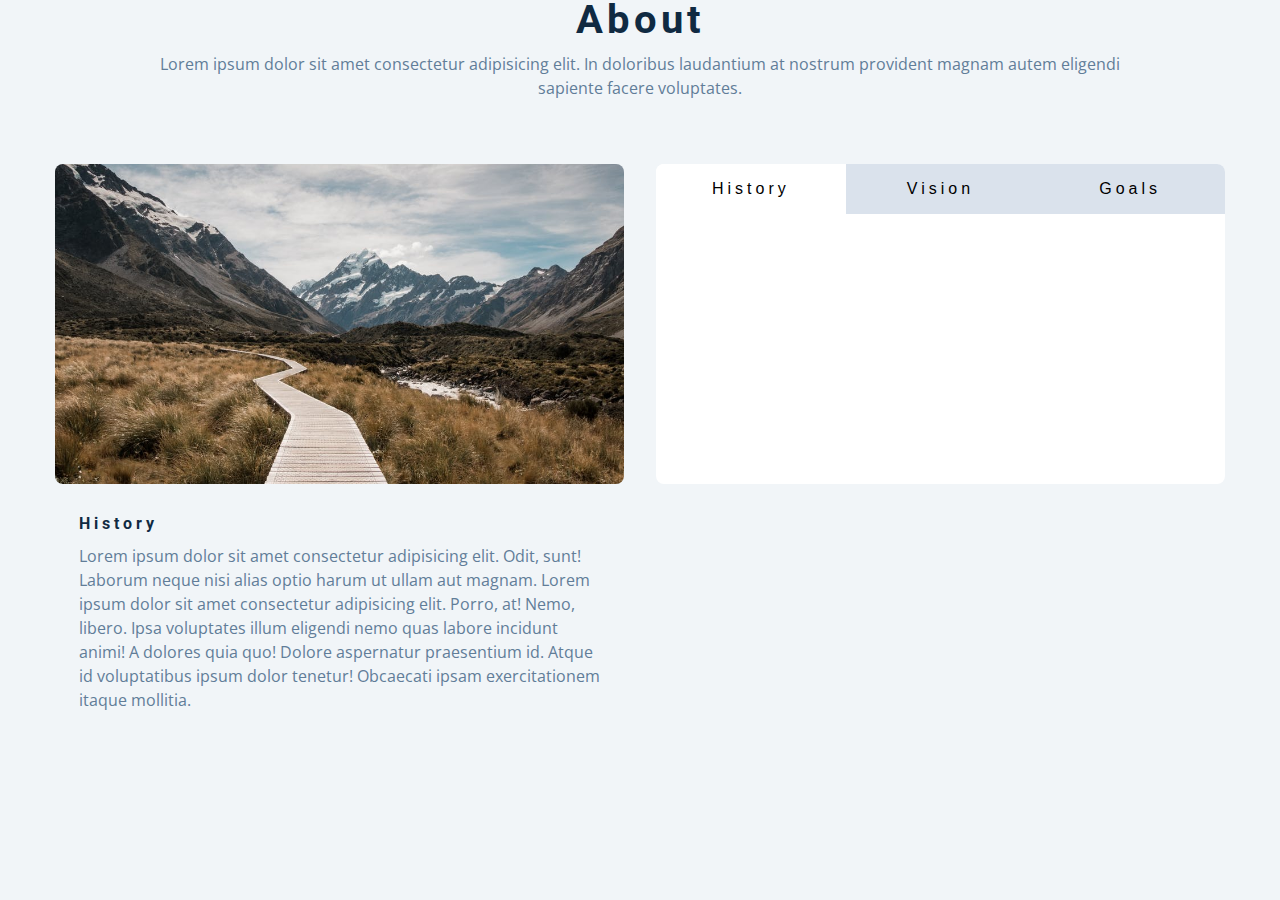
==== 11. Tabs/index.html @ a57f5e9b "init" ====
<!DOCTYPE html>
<html lang="en">
<head>
    <meta charset="UTF-8">
    <meta name="viewport" content="width=device-width, initial-scale=1.0">
    <title>Tabs</title>
    <!-- font awesome-->
    
    <!-- styles -->
    <link rel="stylesheet" href="styles.css">
</head>
<body>
    <section>
        <div class="title">
            <h2>about</h2>
            <p>Lorem ipsum dolor sit amet consectetur adipisicing elit. In doloribus laudantium at nostrum provident magnam autem eligendi sapiente facere voluptates.</p>
        </div>
        <div class="about-center section-center">
            <article class="about-img">
                <img src="hero-bcg.jpeg" alt="about picture">
            </article>
            <article class="about">
                <!-- btn container -->
                <div class="btn-container">
                    <button class="tab-btn active" data-id="history">history</button>
                    <button class="tab-btn" data-id="vision">vision</button>
                    <button class="tab-btn" data-id="goals">goals</button>
                </div>
            </article>
            <article class="about-content">
                <!-- single item -->
                <div class="content active" id="history">
                    <h4>history</h4>
                    <p>Lorem ipsum dolor sit amet consectetur adipisicing elit. Odit, sunt! Laborum neque nisi alias optio harum ut ullam aut magnam. Lorem ipsum dolor sit amet consectetur adipisicing elit. Porro, at! Nemo, libero. Ipsa voluptates illum eligendi nemo quas labore incidunt animi! A dolores quia quo! Dolore aspernatur praesentium id. Atque id voluptatibus ipsum dolor tenetur! Obcaecati ipsam exercitationem itaque mollitia.</p>
                </div>
                <!-- end of single item-->
                 <!-- single item -->
                 <div class="content" id="vision">
                    <h4>vision</h4>
                    <p>Voluptates vero debitis veritatis officiis facere unde voluptatum dignissimos omnis saepe labore expedita iure. Corrupti ullam magni quis corporis, dolores nostrum eveniet ducimus placeat nihil recusandae et!Lorem ipsum dolor sit amet consectetur adipisicing elit. Corporis incidunt optio ducimus, magnam ad fugiat est.</p>
                    <ul>
                        <li>list item</li>
                        <li>list item</li>
                        <li>list item</li>
                    </u>
                </div>
                <!-- end of single item-->
                 <!-- single item -->
                 <div class="content" id="goals">
                    <h4>goals</h4>
                    <p>Iusto dicta, ab esse in, enim beatae sit recusandae vero, eum debitis non! Omnis odio, vel voluptate quaerat asperiores cumque natus magni nostrum eaque facere, illo consectetur laudantium explicabo totam cupiditate sit optio exercitationem. Nobis, reiciendis illo!Lorem ipsum dolor sit amet consectetur adipisicing elit.</p>
                </div>
                <!-- end of single item-->
            </article>
        </div>
    </section>
    <script src="app.js"></script>
</body>
</html>
---- 11. Tabs/styles.css ----
/*
=============== 
Fonts
===============
*/
@import url("https://fonts.googleapis.com/css?family=Open+Sans|Roboto:400,700&display=swap");

/*
=============== 
Variables
===============
*/

:root {
  /* dark shades of primary color*/
  --clr-primary-1: hsl(205, 86%, 17%);
  --clr-primary-2: hsl(205, 77%, 27%);
  --clr-primary-3: hsl(205, 72%, 37%);
  --clr-primary-4: hsl(205, 63%, 48%);
  /* primary/main color */
  --clr-primary-5: #49a6e9;
  /* lighter shades of primary color */
  --clr-primary-6: hsl(205, 89%, 70%);
  --clr-primary-7: hsl(205, 90%, 76%);
  --clr-primary-8: hsl(205, 86%, 81%);
  --clr-primary-9: hsl(205, 90%, 88%);
  --clr-primary-10: hsl(205, 100%, 96%);
  /* darkest grey - used for headings */
  --clr-grey-1: hsl(209, 61%, 16%);
  --clr-grey-2: hsl(211, 39%, 23%);
  --clr-grey-3: hsl(209, 34%, 30%);
  --clr-grey-4: hsl(209, 28%, 39%);
  /* grey used for paragraphs */
  --clr-grey-5: hsl(210, 22%, 49%);
  --clr-grey-6: hsl(209, 23%, 60%);
  --clr-grey-7: hsl(211, 27%, 70%);
  --clr-grey-8: hsl(210, 31%, 80%);
  --clr-grey-9: hsl(212, 33%, 89%);
  --clr-grey-10: hsl(210, 36%, 96%);
  --clr-white: #fff;
  --clr-red-dark: hsl(360, 67%, 44%);
  --clr-red-light: hsl(360, 71%, 66%);
  --clr-green-dark: hsl(125, 67%, 44%);
  --clr-green-light: hsl(125, 71%, 66%);
  --clr-black: #222;
  --ff-primary: "Roboto", sans-serif;
  --ff-secondary: "Open Sans", sans-serif;
  --transition: all 0.3s linear;
  --spacing: 0.25rem;
  --radius: 0.5rem;
  --light-shadow: 0 5px 15px rgba(0, 0, 0, 0.1);
  --dark-shadow: 0 5px 15px rgba(0, 0, 0, 0.2);
  --max-width: 1170px;
  --fixed-width: 620px;
}
/*
=============== 
Global Styles
===============
*/

*,
::after,
::before {
  margin: 0;
  padding: 0;
  box-sizing: border-box;
}
body {
  font-family: var(--ff-secondary);
  background: var(--clr-grey-10);
  color: var(--clr-grey-1);
  line-height: 1.5;
  font-size: 0.875rem;
}
ul {
  list-style-type: none;
}
a {
  text-decoration: none;
}
img:not(.logo) {
  width: 100%;
}
img {
  display: block;
}

h1,
h2,
h3,
h4 {
  letter-spacing: var(--spacing);
  text-transform: capitalize;
  line-height: 1.25;
  margin-bottom: 0.75rem;
  font-family: var(--ff-primary);
}
h1 {
  font-size: 3rem;
}
h2 {
  font-size: 2rem;
}
h3 {
  font-size: 1.25rem;
}
h4 {
  font-size: 0.875rem;
}
p {
  margin-bottom: 1.25rem;
  color: var(--clr-grey-5);
}
@media screen and (min-width: 800px) {
  h1 {
    font-size: 4rem;
  }
  h2 {
    font-size: 2.5rem;
  }
  h3 {
    font-size: 1.75rem;
  }
  h4 {
    font-size: 1rem;
  }
  body {
    font-size: 1rem;
  }
  h1,
  h2,
  h3,
  h4 {
    line-height: 1;
  }
}
/*  global classes */

.btn {
  text-transform: uppercase;
  background: transparent;
  color: var(--clr-black);
  padding: 0.375rem 0.75rem;
  letter-spacing: var(--spacing);
  display: inline-block;
  transition: var(--transition);
  font-size: 0.875rem;
  border: 2px solid var(--clr-black);
  cursor: pointer;
  box-shadow: 0 1px 3px rgba(0, 0, 0, 0.2);
  border-radius: var(--radius);
}
.btn:hover {
  color: var(--clr-white);
  background: var(--clr-black);
}
/* section */
.section {
  padding: 5rem 0;
}

.section-center {
  width: 90vw;
  margin: 0 auto;
  max-width: 1170px;
}
@media screen and (min-width: 992px) {
  .section-center {
    width: 95vw;
  }
}
main {
  min-height: 100vh;
  display: grid;
  place-items: center;
}
/*
=============== 
About
===============
*/
.title {
  text-align: center;
  margin-bottom: 4rem;
}
.title p {
  width: 80%;
  margin: 0 auto;
}

.about-img {
  margin-bottom: 2rem;
}
.about-img img {
  border-radius: var(--radius);
  object-fit: cover;
  height: 20rem;
}
@media screen and (min-width: 992px) {
  .about-img {
    margin-bottom: 0;
  }

  .about-center {
    display: grid;
    grid-template-columns: 1fr 1fr;
    column-gap: 2rem;
  }
}
.about {
  background: var(--clr-white);
  border-radius: var(--radius);
  display: grid;
  grid-template-rows: auto 1fr;
}
.btn-container {
  border-top-left-radius: var(--radius);
  border-top-right-radius: var(--radius);
  display: grid;
  grid-template-columns: 1fr 1fr 1fr;
}
.tab-btn:nth-child(1) {
  border-top-left-radius: var(--radius);
}
.tab-btn:nth-child(3) {
  border-top-right-radius: var(--radius);
}
.tab-btn {
  padding: 1rem 0;
  border: none;
  text-transform: capitalize;
  font-size: 1rem;
  display: block;
  background: var(--clr-grey-9);
  cursor: pointer;
  transition: var(--transition);
  letter-spacing: var(--spacing);
}
.tab-btn:hover:not(.active) {
  background: var(--clr-primary-10);
  color: var(--clr-primary-5);
}
.about-content {
  border-bottom-left-radius: var(--radius);
  border-bottom-right-radius: var(--radius);
  padding: 2rem 1.5rem;
}
/* hide content */
.content {
  display: none;
}
.tab-btn.active {
  background: var(--clr-white);
}
.content.active {
  display: block;
}
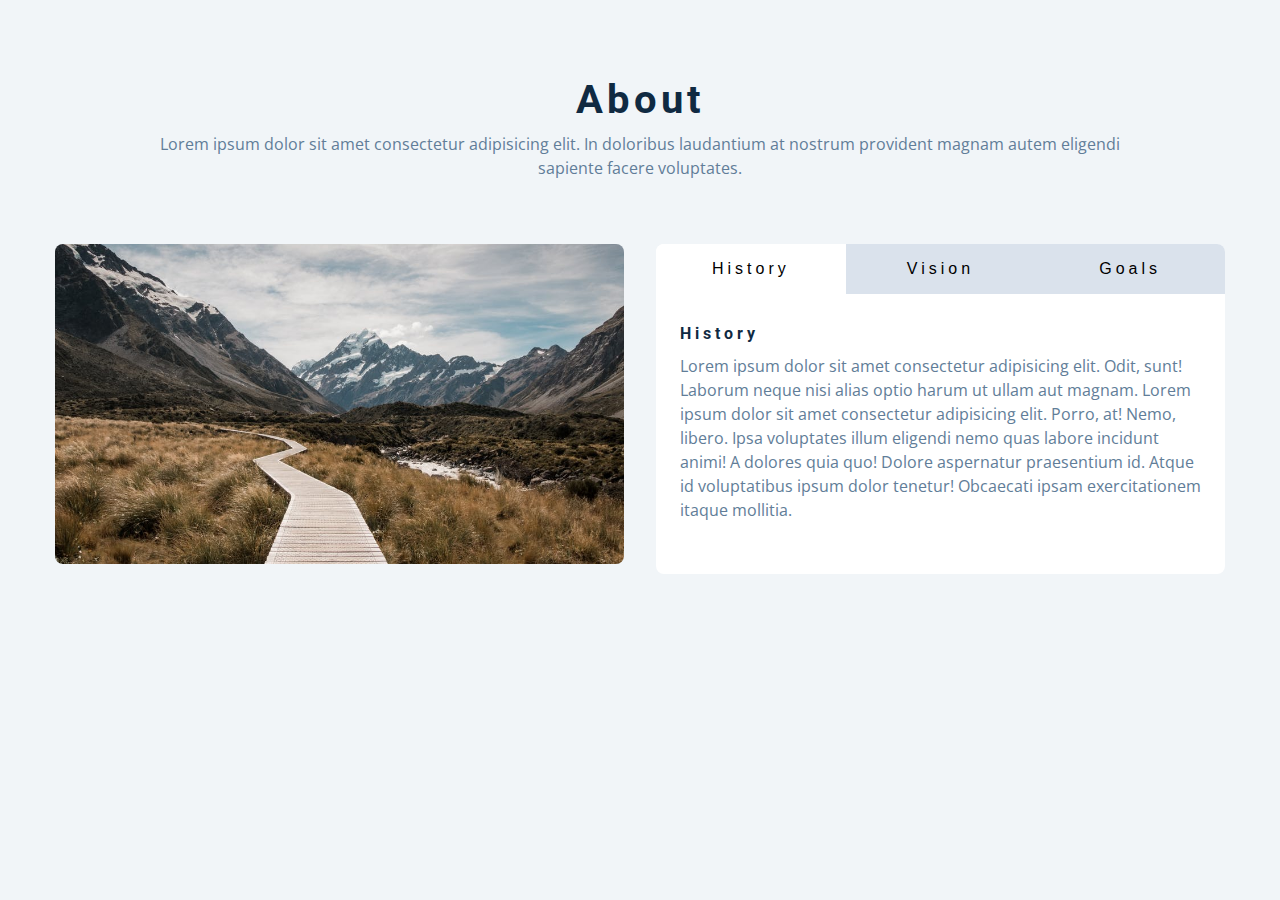
==== commit 81931039: "fixed" ====
--- a/11. Tabs/index.html
+++ b/11. Tabs/index.html
@@ -10,14 +10,15 @@
     <link rel="stylesheet" href="styles.css">
 </head>
 <body>
-    <section>
+    <section class="section">
         <div class="title">
             <h2>about</h2>
             <p>Lorem ipsum dolor sit amet consectetur adipisicing elit. In doloribus laudantium at nostrum provident magnam autem eligendi sapiente facere voluptates.</p>
         </div>
+        
         <div class="about-center section-center">
             <article class="about-img">
-                <img src="hero-bcg.jpeg" alt="about picture">
+                <img src="hero-bcg.jpeg" alt="">
             </article>
             <article class="about">
                 <!-- btn container -->
@@ -26,8 +27,7 @@
                     <button class="tab-btn" data-id="vision">vision</button>
                     <button class="tab-btn" data-id="goals">goals</button>
                 </div>
-            </article>
-            <article class="about-content">
+            <div class="about-content">
                 <!-- single item -->
                 <div class="content active" id="history">
                     <h4>history</h4>
@@ -51,7 +51,8 @@
                     <p>Iusto dicta, ab esse in, enim beatae sit recusandae vero, eum debitis non! Omnis odio, vel voluptate quaerat asperiores cumque natus magni nostrum eaque facere, illo consectetur laudantium explicabo totam cupiditate sit optio exercitationem. Nobis, reiciendis illo!Lorem ipsum dolor sit amet consectetur adipisicing elit.</p>
                 </div>
                 <!-- end of single item-->
-            </article>
+            </div>
+        </article>
         </div>
     </section>
     <script src="app.js"></script>
